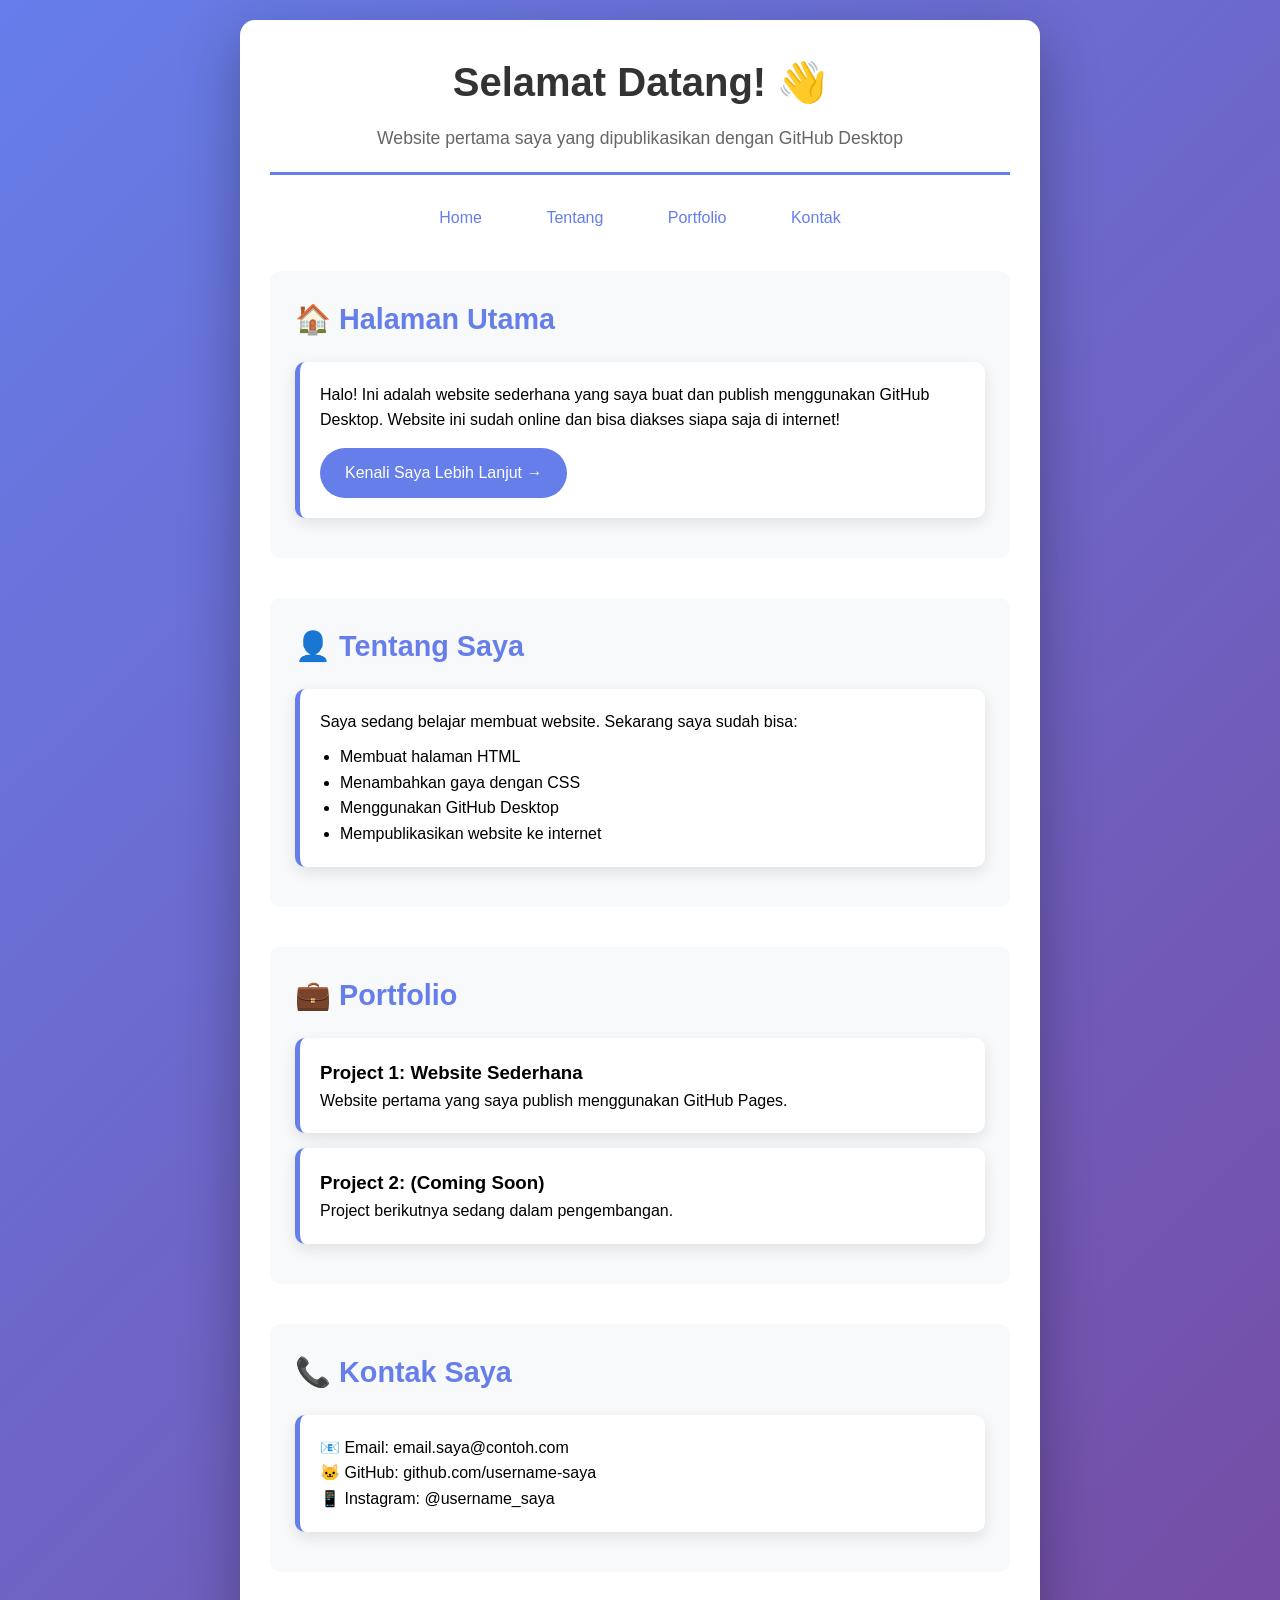
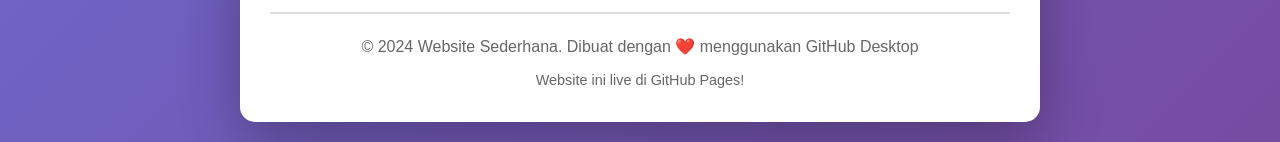
==== index.html @ 19db5e19 "Initial commit - Website portofolio" ====
<!DOCTYPE html>
<html lang="id">
<head>
    <meta charset="UTF-8">
    <meta name="viewport" content="width=device-width, initial-scale=1.0">
    <title>Website Sederhana Saya</title>
    <style>
        * {
            margin: 0;
            padding: 0;
            box-sizing: border-box;
        }
        
        body {
            font-family: 'Segoe UI', Arial, sans-serif;
            line-height: 1.6;
            background: linear-gradient(135deg, #667eea 0%, #764ba2 100%);
            min-height: 100vh;
            padding: 20px;
        }
        
        .container {
            max-width: 800px;
            margin: 0 auto;
            background: white;
            padding: 30px;
            border-radius: 15px;
            box-shadow: 0 20px 60px rgba(0,0,0,0.3);
        }
        
        header {
            text-align: center;
            margin-bottom: 30px;
            padding-bottom: 20px;
            border-bottom: 3px solid #667eea;
        }
        
        h1 {
            color: #333;
            font-size: 2.5em;
            margin-bottom: 10px;
        }
        
        .subtitle {
            color: #666;
            font-size: 1.1em;
        }
        
        nav {
            margin: 20px 0;
            text-align: center;
        }
        
        nav a {
            color: #667eea;
            text-decoration: none;
            margin: 0 15px;
            padding: 8px 15px;
            border-radius: 25px;
            transition: all 0.3s;
            font-weight: 500;
        }
        
        nav a:hover {
            background: #667eea;
            color: white;
        }
        
        section {
            margin: 40px 0;
            padding: 25px;
            background: #f8f9fa;
            border-radius: 10px;
        }
        
        h2 {
            color: #667eea;
            margin-bottom: 20px;
            font-size: 1.8em;
        }
        
        .card {
            background: white;
            padding: 20px;
            border-radius: 10px;
            margin: 15px 0;
            box-shadow: 0 5px 15px rgba(0,0,0,0.1);
            border-left: 5px solid #667eea;
        }
        
        footer {
            text-align: center;
            margin-top: 30px;
            padding-top: 20px;
            border-top: 2px solid #ddd;
            color: #666;
        }
        
        .btn {
            display: inline-block;
            background: #667eea;
            color: white;
            padding: 12px 25px;
            text-decoration: none;
            border-radius: 25px;
            margin-top: 15px;
            transition: background 0.3s;
        }
        
        .btn:hover {
            background: #764ba2;
        }
    </style>
</head>
<body>
    <div class="container">
        <header>
            <h1>Selamat Datang! 👋</h1>
            <p class="subtitle">Website pertama saya yang dipublikasikan dengan GitHub Desktop</p>
        </header>
        
        <nav>
            <a href="#home">Home</a>
            <a href="#tentang">Tentang</a>
            <a href="#portfolio">Portfolio</a>
            <a href="#kontak">Kontak</a>
        </nav>
        
        <section id="home">
            <h2>🏠 Halaman Utama</h2>
            <div class="card">
                <p>Halo! Ini adalah website sederhana yang saya buat dan publish menggunakan GitHub Desktop. Website ini sudah online dan bisa diakses siapa saja di internet!</p>
                <a href="#tentang" class="btn">Kenali Saya Lebih Lanjut →</a>
            </div>
        </section>
        
        <section id="tentang">
            <h2>👤 Tentang Saya</h2>
            <div class="card">
                <p>Saya sedang belajar membuat website. Sekarang saya sudah bisa:</p>
                <ul style="margin-left: 20px; margin-top: 10px;">
                    <li>Membuat halaman HTML</li>
                    <li>Menambahkan gaya dengan CSS</li>
                    <li>Menggunakan GitHub Desktop</li>
                    <li>Mempublikasikan website ke internet</li>
                </ul>
            </div>
        </section>
        
        <section id="portfolio">
            <h2>💼 Portfolio</h2>
            <div class="card">
                <h3>Project 1: Website Sederhana</h3>
                <p>Website pertama yang saya publish menggunakan GitHub Pages.</p>
            </div>
            <div class="card">
                <h3>Project 2: (Coming Soon)</h3>
                <p>Project berikutnya sedang dalam pengembangan.</p>
            </div>
        </section>
        
        <section id="kontak">
            <h2>📞 Kontak Saya</h2>
            <div class="card">
                <p>📧 Email: email.saya@contoh.com</p>
                <p>🐱 GitHub: github.com/username-saya</p>
                <p>📱 Instagram: @username_saya</p>
            </div>
        </section>
        
        <footer>
            <p>© 2024 Website Sederhana. Dibuat dengan ❤️ menggunakan GitHub Desktop</p>
            <p style="margin-top: 10px; font-size: 0.9em;">Website ini live di GitHub Pages!</p>
        </footer>
    </div>
</body>
</html>
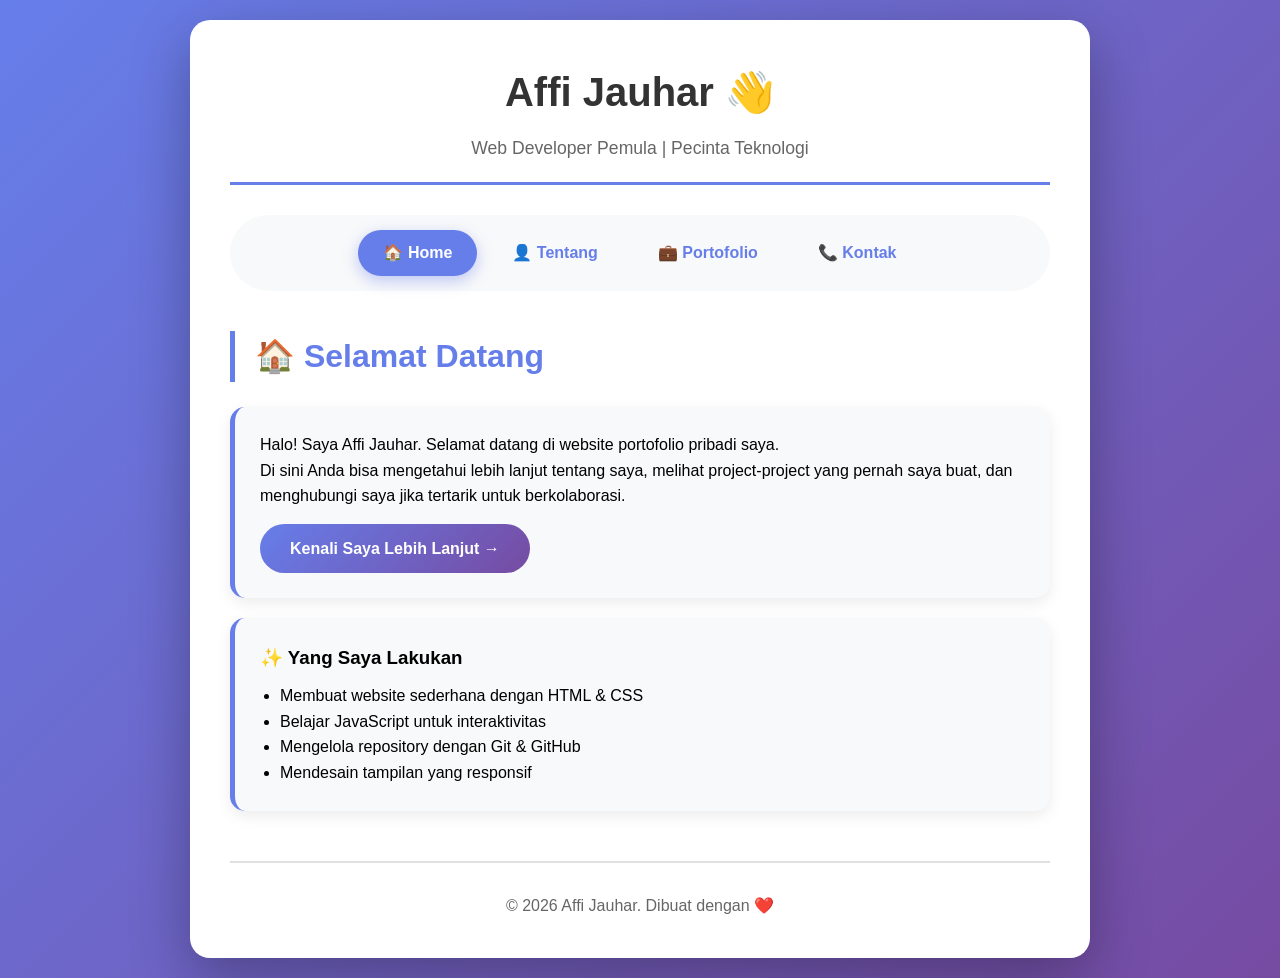
==== commit ceab8140: "New Edited" ====
--- a/index.html
+++ b/index.html
@@ -3,175 +3,54 @@
 <head>
     <meta charset="UTF-8">
     <meta name="viewport" content="width=device-width, initial-scale=1.0">
-    <title>Website Sederhana Saya</title>
-    <style>
-        * {
-            margin: 0;
-            padding: 0;
-            box-sizing: border-box;
-        }
-        
-        body {
-            font-family: 'Segoe UI', Arial, sans-serif;
-            line-height: 1.6;
-            background: linear-gradient(135deg, #667eea 0%, #764ba2 100%);
-            min-height: 100vh;
-            padding: 20px;
-        }
-        
-        .container {
-            max-width: 800px;
-            margin: 0 auto;
-            background: white;
-            padding: 30px;
-            border-radius: 15px;
-            box-shadow: 0 20px 60px rgba(0,0,0,0.3);
-        }
-        
-        header {
-            text-align: center;
-            margin-bottom: 30px;
-            padding-bottom: 20px;
-            border-bottom: 3px solid #667eea;
-        }
-        
-        h1 {
-            color: #333;
-            font-size: 2.5em;
-            margin-bottom: 10px;
-        }
-        
-        .subtitle {
-            color: #666;
-            font-size: 1.1em;
-        }
-        
-        nav {
-            margin: 20px 0;
-            text-align: center;
-        }
-        
-        nav a {
-            color: #667eea;
-            text-decoration: none;
-            margin: 0 15px;
-            padding: 8px 15px;
-            border-radius: 25px;
-            transition: all 0.3s;
-            font-weight: 500;
-        }
-        
-        nav a:hover {
-            background: #667eea;
-            color: white;
-        }
-        
-        section {
-            margin: 40px 0;
-            padding: 25px;
-            background: #f8f9fa;
-            border-radius: 10px;
-        }
-        
-        h2 {
-            color: #667eea;
-            margin-bottom: 20px;
-            font-size: 1.8em;
-        }
-        
-        .card {
-            background: white;
-            padding: 20px;
-            border-radius: 10px;
-            margin: 15px 0;
-            box-shadow: 0 5px 15px rgba(0,0,0,0.1);
-            border-left: 5px solid #667eea;
-        }
-        
-        footer {
-            text-align: center;
-            margin-top: 30px;
-            padding-top: 20px;
-            border-top: 2px solid #ddd;
-            color: #666;
-        }
-        
-        .btn {
-            display: inline-block;
-            background: #667eea;
-            color: white;
-            padding: 12px 25px;
-            text-decoration: none;
-            border-radius: 25px;
-            margin-top: 15px;
-            transition: background 0.3s;
-        }
-        
-        .btn:hover {
-            background: #764ba2;
-        }
-    </style>
+    <title>Home - Affi Jauhar Portofolio</title>
+    <link rel="stylesheet" href="css/style.css">
 </head>
 <body>
     <div class="container">
         <header>
-            <h1>Selamat Datang! 👋</h1>
-            <p class="subtitle">Website pertama saya yang dipublikasikan dengan GitHub Desktop</p>
+            <h1>Affi Jauhar 👋</h1>
+            <p class="subtitle">Web Developer Pemula | Pecinta Teknologi</p>
         </header>
         
-        <nav>
-            <a href="#home">Home</a>
-            <a href="#tentang">Tentang</a>
-            <a href="#portfolio">Portfolio</a>
-            <a href="#kontak">Kontak</a>
-        </nav>
+        <!-- Tempat Navigasi -->
+        <div id="nav-placeholder"></div>
         
-        <section id="home">
-            <h2>🏠 Halaman Utama</h2>
+        <section>
+            <h2>🏠 Selamat Datang</h2>
             <div class="card">
-                <p>Halo! Ini adalah website sederhana yang saya buat dan publish menggunakan GitHub Desktop. Website ini sudah online dan bisa diakses siapa saja di internet!</p>
-                <a href="#tentang" class="btn">Kenali Saya Lebih Lanjut →</a>
+                <p>Halo! Saya Affi Jauhar. Selamat datang di website portofolio pribadi saya.</p>
+                <p>Di sini Anda bisa mengetahui lebih lanjut tentang saya, melihat project-project yang pernah saya buat, dan menghubungi saya jika tertarik untuk berkolaborasi.</p>
+                <a href="tentang.html" class="btn">Kenali Saya Lebih Lanjut →</a>
             </div>
-        </section>
-        
-        <section id="tentang">
-            <h2>👤 Tentang Saya</h2>
+            
             <div class="card">
-                <p>Saya sedang belajar membuat website. Sekarang saya sudah bisa:</p>
+                <h3>✨ Yang Saya Lakukan</h3>
                 <ul style="margin-left: 20px; margin-top: 10px;">
-                    <li>Membuat halaman HTML</li>
-                    <li>Menambahkan gaya dengan CSS</li>
-                    <li>Menggunakan GitHub Desktop</li>
-                    <li>Mempublikasikan website ke internet</li>
+                    <li>Membuat website sederhana dengan HTML & CSS</li>
+                    <li>Belajar JavaScript untuk interaktivitas</li>
+                    <li>Mengelola repository dengan Git & GitHub</li>
+                    <li>Mendesain tampilan yang responsif</li>
                 </ul>
             </div>
         </section>
         
-        <section id="portfolio">
-            <h2>💼 Portfolio</h2>
-            <div class="card">
-                <h3>Project 1: Website Sederhana</h3>
-                <p>Website pertama yang saya publish menggunakan GitHub Pages.</p>
-            </div>
-            <div class="card">
-                <h3>Project 2: (Coming Soon)</h3>
-                <p>Project berikutnya sedang dalam pengembangan.</p>
-            </div>
-        </section>
-        
-        <section id="kontak">
-            <h2>📞 Kontak Saya</h2>
-            <div class="card">
-                <p>📧 Email: email.saya@contoh.com</p>
-                <p>🐱 GitHub: github.com/username-saya</p>
-                <p>📱 Instagram: @username_saya</p>
-            </div>
-        </section>
-        
         <footer>
-            <p>© 2024 Website Sederhana. Dibuat dengan ❤️ menggunakan GitHub Desktop</p>
-            <p style="margin-top: 10px; font-size: 0.9em;">Website ini live di GitHub Pages!</p>
+            <p>© <span id="tahun"></span> Affi Jauhar. Dibuat dengan ❤️</p>
         </footer>
     </div>
+    
+    <script src="js/script.js"></script>
+    <script>
+        // Memuat navigasi
+        fetch('navigation.html')
+            .then(response => response.text())
+            .then(data => {
+                document.getElementById('nav-placeholder').innerHTML = data;
+                
+                // Menandai menu aktif
+                document.querySelector('.nav-home')?.classList.add('active');
+            });
+    </script>
 </body>
 </html>
--- a/css/style.css
+++ b/css/style.css
@@ -0,0 +1,385 @@
+/* css/style.css */
+
+/* Reset & Base Styles */
+* {
+    margin: 0;
+    padding: 0;
+    box-sizing: border-box;
+}
+
+body {
+    font-family: 'Segoe UI', Tahoma, Geneva, Verdana, sans-serif;
+    line-height: 1.6;
+    background: linear-gradient(135deg, #667eea 0%, #764ba2 100%);
+    min-height: 100vh;
+    padding: 20px;
+}
+
+/* Container */
+.container {
+    max-width: 900px;
+    margin: 0 auto;
+    background: white;
+    padding: 40px;
+    border-radius: 20px;
+    box-shadow: 0 20px 60px rgba(0, 0, 0, 0.3);
+}
+
+/* Header */
+header {
+    text-align: center;
+    margin-bottom: 30px;
+    padding-bottom: 20px;
+    border-bottom: 3px solid #667eea;
+}
+
+header h1 {
+    color: #333;
+    font-size: 2.5em;
+    margin-bottom: 10px;
+}
+
+.subtitle {
+    color: #666;
+    font-size: 1.1em;
+}
+
+/* ========== NAVIGASI ========== */
+nav {
+    display: flex;
+    justify-content: center;
+    flex-wrap: wrap;
+    gap: 10px;
+    margin: 30px 0 20px 0;
+    padding: 15px 0;
+    background: #f8f9fa;
+    border-radius: 50px;
+}
+
+nav a {
+    color: #667eea;
+    text-decoration: none;
+    padding: 10px 25px;
+    border-radius: 30px;
+    transition: all 0.3s ease;
+    font-weight: 600;
+    display: inline-block;
+}
+
+nav a:hover {
+    background: #667eea;
+    color: white;
+    transform: translateY(-2px);
+}
+
+/* Menu Aktif */
+nav a.active {
+    background: #667eea;
+    color: white;
+    box-shadow: 0 5px 15px rgba(102, 126, 234, 0.4);
+    pointer-events: none;
+}
+
+/* Section Umum */
+section {
+    margin: 40px 0;
+}
+
+h2 {
+    color: #667eea;
+    margin-bottom: 25px;
+    font-size: 2em;
+    border-left: 5px solid #667eea;
+    padding-left: 20px;
+}
+
+/* Card */
+.card {
+    background: #f8f9fa;
+    padding: 25px;
+    border-radius: 15px;
+    margin: 20px 0;
+    box-shadow: 0 5px 15px rgba(0, 0, 0, 0.08);
+    border-left: 5px solid #667eea;
+    transition: transform 0.3s;
+}
+
+.card:hover {
+    transform: translateX(5px);
+}
+
+/* Tombol */
+.btn {
+    display: inline-block;
+    background: linear-gradient(135deg, #667eea 0%, #764ba2 100%);
+    color: white;
+    padding: 12px 30px;
+    text-decoration: none;
+    border-radius: 30px;
+    margin-top: 15px;
+    transition: all 0.3s;
+    border: none;
+    cursor: pointer;
+    font-weight: 600;
+}
+
+.btn:hover {
+    transform: translateY(-3px);
+    box-shadow: 0 10px 25px rgba(102, 126, 234, 0.4);
+}
+
+.btn-small {
+    padding: 8px 20px;
+    font-size: 0.9em;
+}
+
+/* Form Kontak */
+.form-group {
+    margin-bottom: 20px;
+}
+
+.form-group label {
+    display: block;
+    margin-bottom: 8px;
+    color: #333;
+    font-weight: 600;
+}
+
+.form-group input,
+.form-group textarea {
+    width: 100%;
+    padding: 12px 15px;
+    border: 2px solid #e0e0e0;
+    border-radius: 10px;
+    font-family: inherit;
+    font-size: 16px;
+    transition: border-color 0.3s;
+}
+
+.form-group input:focus,
+.form-group textarea:focus {
+    outline: none;
+    border-color: #667eea;
+}
+
+/* Portfolio Grid */
+.portfolio-grid {
+    display: grid;
+    grid-template-columns: repeat(auto-fit, minmax(280px, 1fr));
+    gap: 25px;
+    margin-top: 30px;
+}
+
+.portfolio-item {
+    background: white;
+    border-radius: 15px;
+    overflow: hidden;
+    box-shadow: 0 10px 30px rgba(0, 0, 0, 0.1);
+    transition: transform 0.3s;
+}
+
+.portfolio-item:hover {
+    transform: translateY(-10px);
+}
+
+.portfolio-image {
+    background: linear-gradient(135deg, #667eea 0%, #764ba2 100%);
+    height: 180px;
+    display: flex;
+    align-items: center;
+    justify-content: center;
+    color: white;
+    font-size: 4em;
+}
+
+.portfolio-info {
+    padding: 20px;
+}
+
+.portfolio-info h3 {
+    color: #333;
+    margin-bottom: 10px;
+    font-size: 1.3em;
+}
+
+.portfolio-info p {
+    color: #666;
+    margin-bottom: 15px;
+}
+
+/* Skill Tags */
+.skill-tags {
+    display: flex;
+    flex-wrap: wrap;
+    gap: 12px;
+    margin: 20px 0;
+}
+
+.skill-tag {
+    background: linear-gradient(135deg, #667eea 0%, #764ba2 100%);
+    color: white;
+    padding: 8px 20px;
+    border-radius: 30px;
+    font-size: 0.95em;
+    font-weight: 500;
+}
+
+/* Timeline */
+.timeline {
+    margin: 30px 0;
+}
+
+.timeline-item {
+    margin-bottom: 25px;
+    padding-left: 25px;
+    border-left: 3px solid #667eea;
+    position: relative;
+}
+
+.timeline-item::before {
+    content: "●";
+    position: absolute;
+    left: -10px;
+    top: 0;
+    color: #667eea;
+    font-size: 1.2em;
+}
+
+.timeline-item h4 {
+    color: #333;
+    margin-bottom: 5px;
+    font-size: 1.2em;
+}
+
+.timeline-date {
+    color: #667eea;
+    font-size: 0.9em;
+    font-weight: 600;
+    margin-bottom: 8px;
+}
+
+/* Footer */
+footer {
+    text-align: center;
+    margin-top: 50px;
+    padding-top: 30px;
+    border-top: 2px solid #e0e0e0;
+    color: #666;
+}
+
+/* Social Links */
+.social-links {
+    display: flex;
+    justify-content: center;
+    gap: 20px;
+    margin: 20px 0;
+}
+
+.social-links a {
+    color: #667eea;
+    text-decoration: none;
+    padding: 10px 20px;
+    background: #f8f9fa;
+    border-radius: 30px;
+    transition: all 0.3s;
+}
+
+.social-links a:hover {
+    background: #667eea;
+    color: white;
+}
+
+/* Responsive */
+@media (max-width: 768px) {
+    .container {
+        padding: 20px;
+    }
+    
+    header h1 {
+        font-size: 1.8em;
+    }
+    
+    nav {
+        flex-direction: column;
+        align-items: center;
+        border-radius: 20px;
+    }
+    
+    nav a {
+        width: 100%;
+        text-align: center;
+    }
+    
+    h2 {
+        font-size: 1.5em;
+    }
+    
+    .portfolio-grid {
+        grid-template-columns: 1fr;
+    }
+}
+
+/* Notifikasi */
+.notification {
+    position: fixed;
+    top: 20px;
+    right: 20px;
+    max-width: 350px;
+    padding: 15px 20px;
+    background: white;
+    border-radius: 10px;
+    box-shadow: 0 5px 20px rgba(0,0,0,0.2);
+    z-index: 9999;
+    animation: slideIn 0.3s ease;
+}
+
+@keyframes slideIn {
+    from {
+        transform: translateX(100%);
+        opacity: 0;
+    }
+    to {
+        transform: translateX(0);
+        opacity: 1;
+    }
+}
+
+.notification-content {
+    display: flex;
+    align-items: center;
+    gap: 10px;
+}
+
+.notification-success { border-left: 4px solid #4CAF50; }
+.notification-error { border-left: 4px solid #f44336; }
+.notification-info { border-left: 4px solid #2196F3; }
+
+/* Back to Top */
+.back-to-top {
+    position: fixed;
+    bottom: 30px;
+    right: 30px;
+    width: 50px;
+    height: 50px;
+    background: #667eea;
+    color: white;
+    border: none;
+    border-radius: 50%;
+    font-size: 24px;
+    cursor: pointer;
+    display: none;
+    align-items: center;
+    justify-content: center;
+    box-shadow: 0 5px 15px rgba(102, 126, 234, 0.4);
+    transition: all 0.3s;
+    z-index: 99;
+}
+
+.back-to-top:hover {
+    background: #764ba2;
+    transform: translateY(-3px);
+}
+
+.back-to-top.show {
+    display: flex;
+}
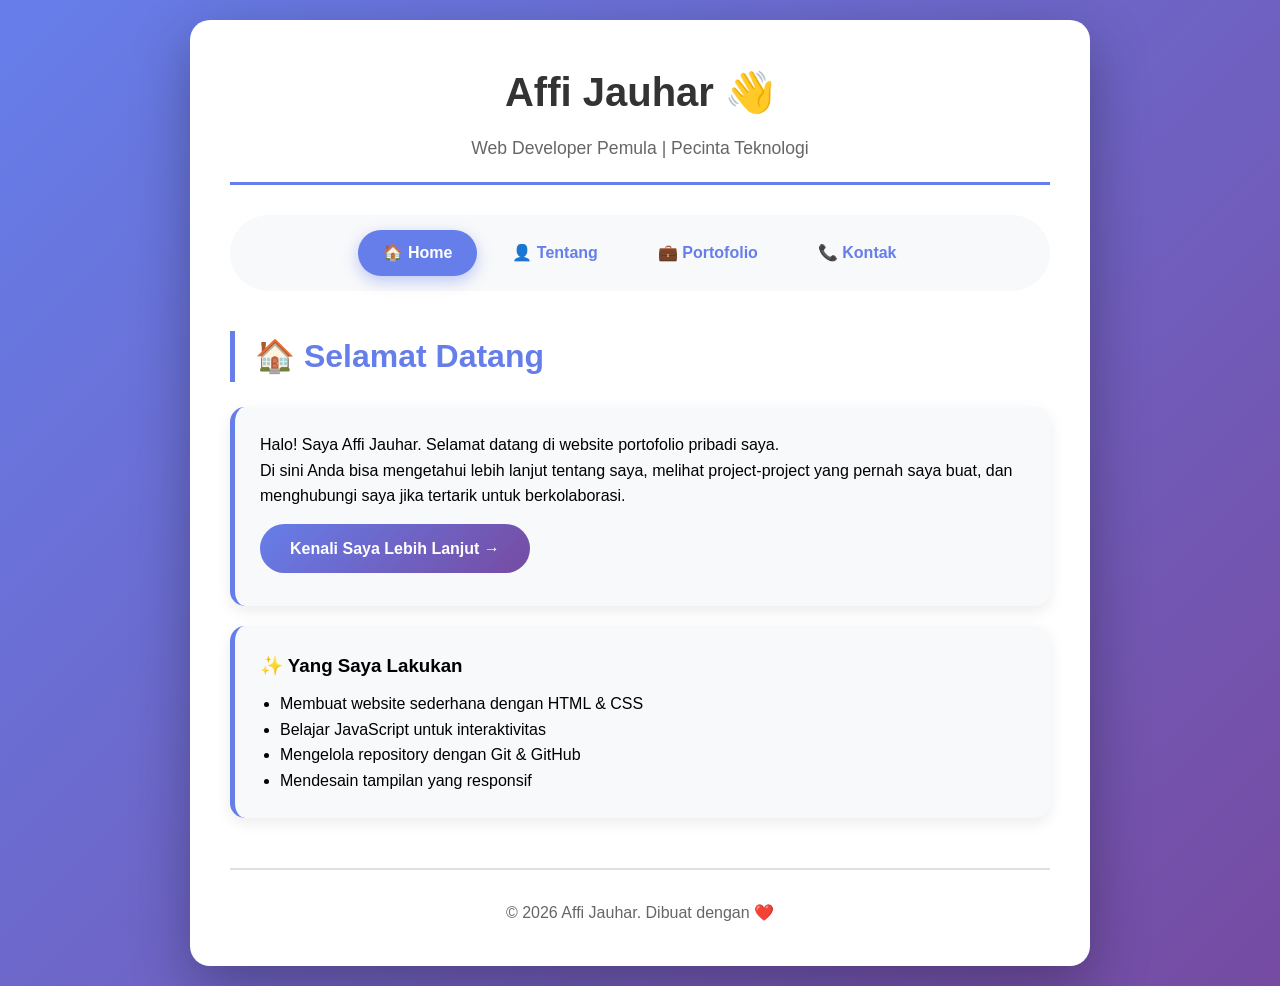
==== commit a75eb0a8: "done" ====
--- a/index.html
+++ b/index.html
@@ -47,8 +47,6 @@
             .then(response => response.text())
             .then(data => {
                 document.getElementById('nav-placeholder').innerHTML = data;
-                
-                // Menandai menu aktif
                 document.querySelector('.nav-home')?.classList.add('active');
             });
     </script>
--- a/css/style.css
+++ b/css/style.css
@@ -13,6 +13,12 @@
     background: linear-gradient(135deg, #667eea 0%, #764ba2 100%);
     min-height: 100vh;
     padding: 20px;
+    opacity: 1;
+    transition: opacity 0.4s ease-in-out;
+}
+
+body.fade-out {
+    opacity: 0;
 }
 
 /* Container */
@@ -23,6 +29,18 @@
     padding: 40px;
     border-radius: 20px;
     box-shadow: 0 20px 60px rgba(0, 0, 0, 0.3);
+    animation: slideUp 0.6s ease-out;
+}
+
+@keyframes slideUp {
+    from {
+        opacity: 0;
+        transform: translateY(30px);
+    }
+    to {
+        opacity: 1;
+        transform: translateY(0);
+    }
 }
 
 /* Header */
@@ -54,6 +72,18 @@
     padding: 15px 0;
     background: #f8f9fa;
     border-radius: 50px;
+    animation: navFadeIn 0.8s ease-out;
+}
+
+@keyframes navFadeIn {
+    from {
+        opacity: 0;
+        transform: translateY(-20px);
+    }
+    to {
+        opacity: 1;
+        transform: translateY(0);
+    }
 }
 
 nav a {
@@ -64,6 +94,24 @@
     transition: all 0.3s ease;
     font-weight: 600;
     display: inline-block;
+    position: relative;
+    overflow: hidden;
+}
+
+nav a::before {
+    content: '';
+    position: absolute;
+    bottom: 0;
+    left: 50%;
+    transform: translateX(-50%);
+    width: 0;
+    height: 3px;
+    background: #667eea;
+    transition: width 0.3s ease;
+}
+
+nav a:hover::before {
+    width: 70%;
 }
 
 nav a:hover {
@@ -80,9 +128,25 @@
     pointer-events: none;
 }
 
+nav a.active::before {
+    display: none;
+}
+
 /* Section Umum */
 section {
     margin: 40px 0;
+    animation: sectionFade 0.8s ease-out;
+}
+
+@keyframes sectionFade {
+    from {
+        opacity: 0;
+        transform: translateX(-20px);
+    }
+    to {
+        opacity: 1;
+        transform: translateX(0);
+    }
 }
 
 h2 {
@@ -101,11 +165,29 @@
     margin: 20px 0;
     box-shadow: 0 5px 15px rgba(0, 0, 0, 0.08);
     border-left: 5px solid #667eea;
-    transition: transform 0.3s;
+    transition: all 0.3s ease;
+    animation: cardPop 0.6s ease-out;
+    animation-fill-mode: both;
+}
+
+.card:nth-child(1) { animation-delay: 0.1s; }
+.card:nth-child(2) { animation-delay: 0.2s; }
+.card:nth-child(3) { animation-delay: 0.3s; }
+
+@keyframes cardPop {
+    from {
+        opacity: 0;
+        transform: scale(0.95);
+    }
+    to {
+        opacity: 1;
+        transform: scale(1);
+    }
 }
 
 .card:hover {
-    transform: translateX(5px);
+    transform: translateX(5px) translateY(-5px);
+    box-shadow: 0 15px 30px rgba(102, 126, 234, 0.2);
 }
 
 /* Tombol */
@@ -121,11 +203,27 @@
     border: none;
     cursor: pointer;
     font-weight: 600;
+    position: relative;
+    overflow: hidden;
+}
+
+.btn::after {
+    content: '→';
+    position: absolute;
+    right: -20px;
+    top: 50%;
+    transform: translateY(-50%);
+    transition: right 0.3s ease;
+}
+
+.btn:hover::after {
+    right: 20px;
 }
 
 .btn:hover {
     transform: translateY(-3px);
     box-shadow: 0 10px 25px rgba(102, 126, 234, 0.4);
+    padding-right: 45px;
 }
 
 .btn-small {
@@ -136,6 +234,24 @@
 /* Form Kontak */
 .form-group {
     margin-bottom: 20px;
+    animation: formSlide 0.5s ease-out;
+    animation-fill-mode: both;
+}
+
+.form-group:nth-child(1) { animation-delay: 0.1s; }
+.form-group:nth-child(2) { animation-delay: 0.2s; }
+.form-group:nth-child(3) { animation-delay: 0.3s; }
+.form-group:nth-child(4) { animation-delay: 0.4s; }
+
+@keyframes formSlide {
+    from {
+        opacity: 0;
+        transform: translateX(-20px);
+    }
+    to {
+        opacity: 1;
+        transform: translateX(0);
+    }
 }
 
 .form-group label {
@@ -153,13 +269,15 @@
     border-radius: 10px;
     font-family: inherit;
     font-size: 16px;
-    transition: border-color 0.3s;
+    transition: all 0.3s;
 }
 
 .form-group input:focus,
 .form-group textarea:focus {
     outline: none;
     border-color: #667eea;
+    box-shadow: 0 0 0 3px rgba(102, 126, 234, 0.2);
+    transform: scale(1.02);
 }
 
 /* Portfolio Grid */
@@ -175,11 +293,30 @@
     border-radius: 15px;
     overflow: hidden;
     box-shadow: 0 10px 30px rgba(0, 0, 0, 0.1);
-    transition: transform 0.3s;
+    transition: all 0.4s ease;
+    animation: gridItem 0.6s ease-out;
+    animation-fill-mode: both;
+}
+
+.portfolio-item:nth-child(1) { animation-delay: 0.1s; }
+.portfolio-item:nth-child(2) { animation-delay: 0.2s; }
+.portfolio-item:nth-child(3) { animation-delay: 0.3s; }
+.portfolio-item:nth-child(4) { animation-delay: 0.4s; }
+
+@keyframes gridItem {
+    from {
+        opacity: 0;
+        transform: translateY(30px);
+    }
+    to {
+        opacity: 1;
+        transform: translateY(0);
+    }
 }
 
 .portfolio-item:hover {
-    transform: translateY(-10px);
+    transform: translateY(-15px) scale(1.02);
+    box-shadow: 0 20px 40px rgba(102, 126, 234, 0.3);
 }
 
 .portfolio-image {
@@ -190,21 +327,15 @@
     justify-content: center;
     color: white;
     font-size: 4em;
+    transition: transform 0.5s;
+}
+
+.portfolio-item:hover .portfolio-image {
+    transform: scale(1.1);
 }
 
 .portfolio-info {
     padding: 20px;
-}
-
-.portfolio-info h3 {
-    color: #333;
-    margin-bottom: 10px;
-    font-size: 1.3em;
-}
-
-.portfolio-info p {
-    color: #666;
-    margin-bottom: 15px;
 }
 
 /* Skill Tags */
@@ -222,6 +353,32 @@
     border-radius: 30px;
     font-size: 0.95em;
     font-weight: 500;
+    animation: tagPop 0.5s ease-out;
+    animation-fill-mode: both;
+    transition: all 0.3s;
+}
+
+.skill-tag:nth-child(1) { animation-delay: 0.1s; }
+.skill-tag:nth-child(2) { animation-delay: 0.15s; }
+.skill-tag:nth-child(3) { animation-delay: 0.2s; }
+.skill-tag:nth-child(4) { animation-delay: 0.25s; }
+.skill-tag:nth-child(5) { animation-delay: 0.3s; }
+.skill-tag:nth-child(6) { animation-delay: 0.35s; }
+
+@keyframes tagPop {
+    from {
+        opacity: 0;
+        transform: scale(0.5);
+    }
+    to {
+        opacity: 1;
+        transform: scale(1);
+    }
+}
+
+.skill-tag:hover {
+    transform: scale(1.1) rotate(2deg);
+    box-shadow: 0 5px 15px rgba(102, 126, 234, 0.4);
 }
 
 /* Timeline */
@@ -234,6 +391,24 @@
     padding-left: 25px;
     border-left: 3px solid #667eea;
     position: relative;
+    animation: timelineSlide 0.6s ease-out;
+    animation-fill-mode: both;
+}
+
+.timeline-item:nth-child(1) { animation-delay: 0.1s; }
+.timeline-item:nth-child(2) { animation-delay: 0.2s; }
+.timeline-item:nth-child(3) { animation-delay: 0.3s; }
+.timeline-item:nth-child(4) { animation-delay: 0.4s; }
+
+@keyframes timelineSlide {
+    from {
+        opacity: 0;
+        transform: translateX(-20px);
+    }
+    to {
+        opacity: 1;
+        transform: translateX(0);
+    }
 }
 
 .timeline-item::before {
@@ -243,19 +418,18 @@
     top: 0;
     color: #667eea;
     font-size: 1.2em;
-}
-
-.timeline-item h4 {
-    color: #333;
-    margin-bottom: 5px;
-    font-size: 1.2em;
-}
-
-.timeline-date {
-    color: #667eea;
-    font-size: 0.9em;
-    font-weight: 600;
-    margin-bottom: 8px;
+    animation: pulse 2s infinite;
+}
+
+@keyframes pulse {
+    0%, 100% {
+        transform: scale(1);
+        opacity: 1;
+    }
+    50% {
+        transform: scale(1.2);
+        opacity: 0.7;
+    }
 }
 
 /* Footer */
@@ -265,6 +439,18 @@
     padding-top: 30px;
     border-top: 2px solid #e0e0e0;
     color: #666;
+    animation: footerFade 1s ease-out;
+}
+
+@keyframes footerFade {
+    from {
+        opacity: 0;
+        transform: translateY(20px);
+    }
+    to {
+        opacity: 1;
+        transform: translateY(0);
+    }
 }
 
 /* Social Links */
@@ -273,50 +459,62 @@
     justify-content: center;
     gap: 20px;
     margin: 20px 0;
+    flex-wrap: wrap;
 }
 
 .social-links a {
     color: #667eea;
     text-decoration: none;
-    padding: 10px 20px;
+    padding: 10px 25px;
     background: #f8f9fa;
     border-radius: 30px;
     transition: all 0.3s;
+    animation: socialPop 0.6s ease-out;
+    animation-fill-mode: both;
+}
+
+.social-links a:nth-child(1) { animation-delay: 0.1s; }
+.social-links a:nth-child(2) { animation-delay: 0.2s; }
+.social-links a:nth-child(3) { animation-delay: 0.3s; }
+.social-links a:nth-child(4) { animation-delay: 0.4s; }
+
+@keyframes socialPop {
+    from {
+        opacity: 0;
+        transform: translateY(20px);
+    }
+    to {
+        opacity: 1;
+        transform: translateY(0);
+    }
 }
 
 .social-links a:hover {
     background: #667eea;
     color: white;
-}
-
-/* Responsive */
-@media (max-width: 768px) {
-    .container {
-        padding: 20px;
-    }
-    
-    header h1 {
-        font-size: 1.8em;
-    }
-    
-    nav {
-        flex-direction: column;
-        align-items: center;
-        border-radius: 20px;
-    }
-    
-    nav a {
-        width: 100%;
-        text-align: center;
-    }
-    
-    h2 {
-        font-size: 1.5em;
-    }
-    
-    .portfolio-grid {
-        grid-template-columns: 1fr;
-    }
+    transform: translateY(-5px) scale(1.1);
+    box-shadow: 0 10px 20px rgba(102, 126, 234, 0.3);
+}
+
+/* Loading Spinner */
+body.fade-out::after {
+    content: '';
+    position: fixed;
+    top: 50%;
+    left: 50%;
+    transform: translate(-50%, -50%);
+    width: 60px;
+    height: 60px;
+    border: 6px solid #f3f3f3;
+    border-top: 6px solid #667eea;
+    border-radius: 50%;
+    animation: spin 1s linear infinite;
+    z-index: 9999;
+}
+
+@keyframes spin {
+    0% { transform: translate(-50%, -50%) rotate(0deg); }
+    100% { transform: translate(-50%, -50%) rotate(360deg); }
 }
 
 /* Notifikasi */
@@ -330,7 +528,7 @@
     border-radius: 10px;
     box-shadow: 0 5px 20px rgba(0,0,0,0.2);
     z-index: 9999;
-    animation: slideIn 0.3s ease;
+    animation: slideIn 0.3s ease, float 3s ease-in-out infinite;
 }
 
 @keyframes slideIn {
@@ -344,15 +542,14 @@
     }
 }
 
-.notification-content {
-    display: flex;
-    align-items: center;
-    gap: 10px;
-}
-
-.notification-success { border-left: 4px solid #4CAF50; }
-.notification-error { border-left: 4px solid #f44336; }
-.notification-info { border-left: 4px solid #2196F3; }
+@keyframes float {
+    0%, 100% {
+        transform: translateY(0);
+    }
+    50% {
+        transform: translateY(-5px);
+    }
+}
 
 /* Back to Top */
 .back-to-top {
@@ -373,13 +570,63 @@
     box-shadow: 0 5px 15px rgba(102, 126, 234, 0.4);
     transition: all 0.3s;
     z-index: 99;
+    animation: bounce 2s infinite;
+}
+
+@keyframes bounce {
+    0%, 100% {
+        transform: translateY(0);
+    }
+    50% {
+        transform: translateY(-5px);
+    }
 }
 
 .back-to-top:hover {
     background: #764ba2;
-    transform: translateY(-3px);
+    transform: scale(1.1) rotate(360deg);
 }
 
 .back-to-top.show {
     display: flex;
+}
+
+/* Responsive */
+@media (max-width: 768px) {
+    .container {
+        padding: 20px;
+    }
+    
+    header h1 {
+        font-size: 1.8em;
+    }
+    
+    nav {
+        flex-direction: column;
+        align-items: center;
+        border-radius: 20px;
+    }
+    
+    nav a {
+        width: 100%;
+        text-align: center;
+    }
+    
+    h2 {
+        font-size: 1.5em;
+    }
+    
+    .portfolio-grid {
+        grid-template-columns: 1fr;
+    }
+    
+    .social-links {
+        flex-direction: column;
+        align-items: center;
+    }
+    
+    .social-links a {
+        width: 100%;
+        text-align: center;
+    }
 }
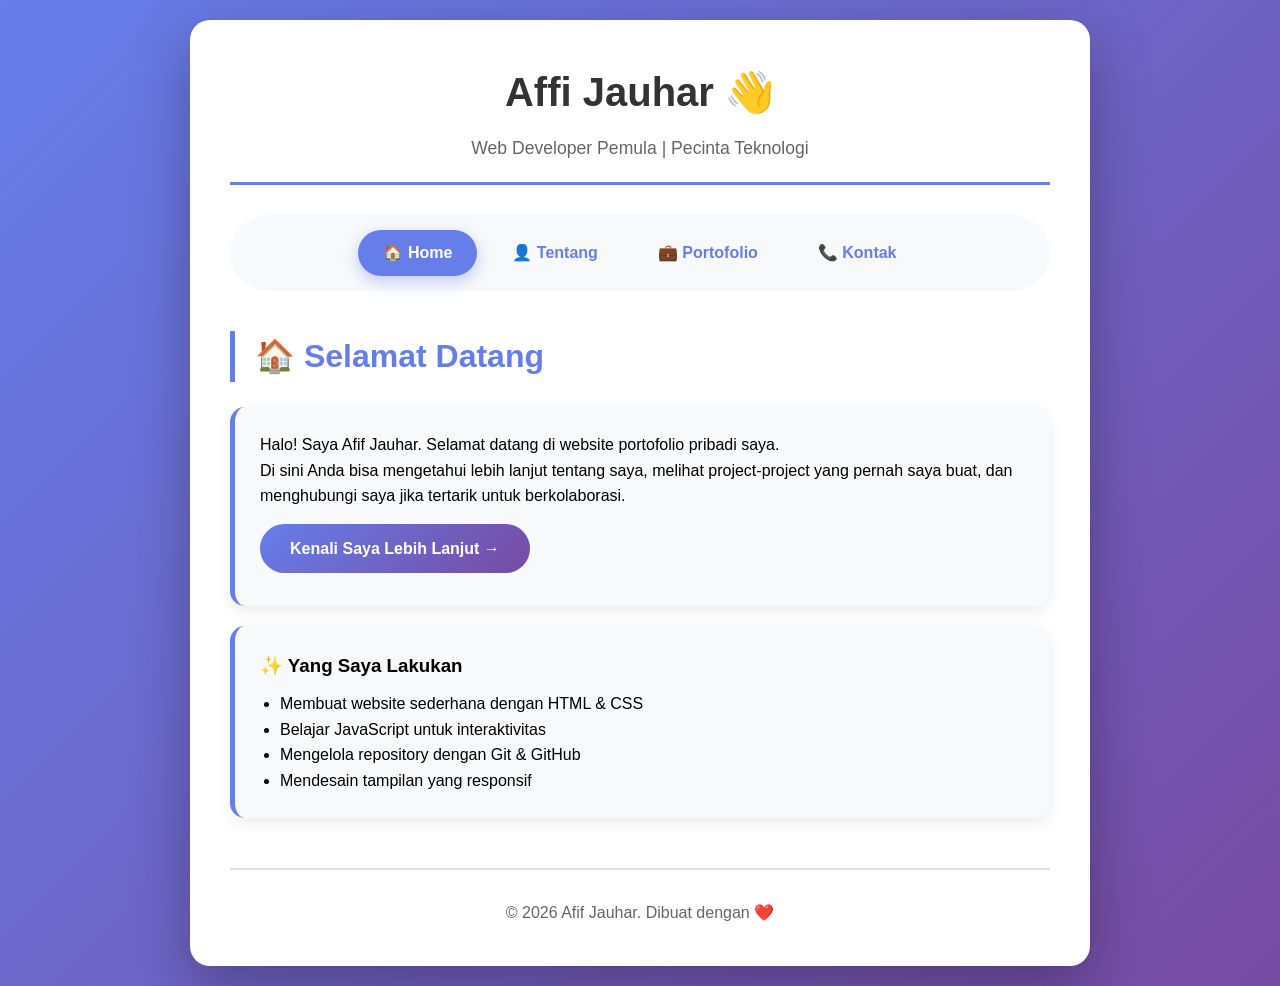
==== commit 47fd22bc: "Ganti Nama" ====
--- a/index.html
+++ b/index.html
@@ -3,7 +3,7 @@
 <head>
     <meta charset="UTF-8">
     <meta name="viewport" content="width=device-width, initial-scale=1.0">
-    <title>Home - Affi Jauhar Portofolio</title>
+    <title>Home - Afif Jauhar Portofolio</title>
     <link rel="stylesheet" href="css/style.css">
 </head>
 <body>
@@ -19,7 +19,7 @@
         <section>
             <h2>🏠 Selamat Datang</h2>
             <div class="card">
-                <p>Halo! Saya Affi Jauhar. Selamat datang di website portofolio pribadi saya.</p>
+                <p>Halo! Saya Afif Jauhar. Selamat datang di website portofolio pribadi saya.</p>
                 <p>Di sini Anda bisa mengetahui lebih lanjut tentang saya, melihat project-project yang pernah saya buat, dan menghubungi saya jika tertarik untuk berkolaborasi.</p>
                 <a href="tentang.html" class="btn">Kenali Saya Lebih Lanjut →</a>
             </div>
@@ -36,7 +36,7 @@
         </section>
         
         <footer>
-            <p>© <span id="tahun"></span> Affi Jauhar. Dibuat dengan ❤️</p>
+            <p>© <span id="tahun"></span> Afif Jauhar. Dibuat dengan ❤️</p>
         </footer>
     </div>
     
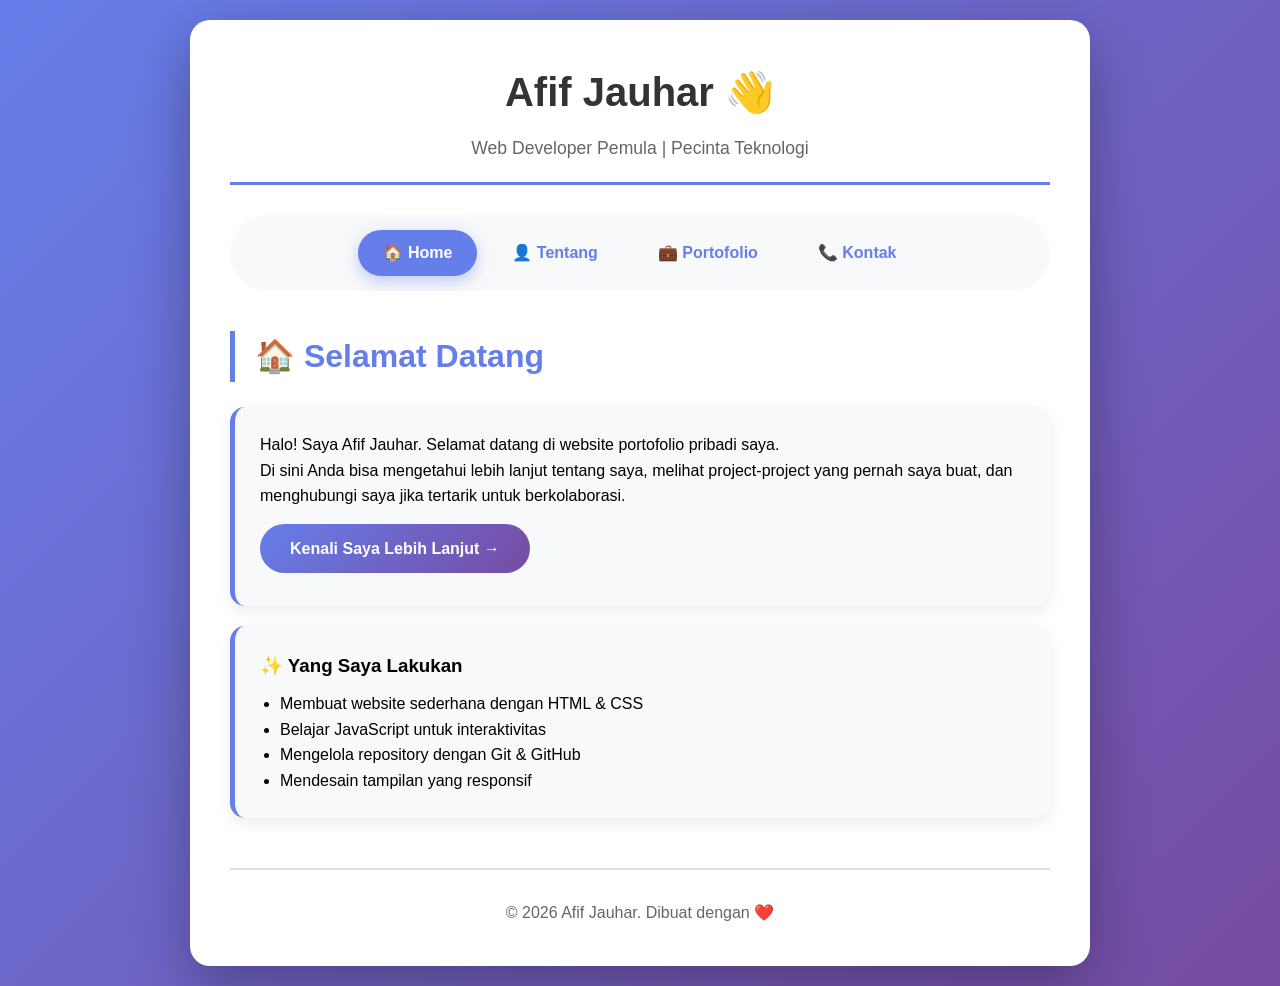
==== commit fb3c241e: "Ganti Nama 2" ====
--- a/index.html
+++ b/index.html
@@ -9,7 +9,7 @@
 <body>
     <div class="container">
         <header>
-            <h1>Affi Jauhar 👋</h1>
+            <h1>Afif Jauhar 👋</h1>
             <p class="subtitle">Web Developer Pemula | Pecinta Teknologi</p>
         </header>
         
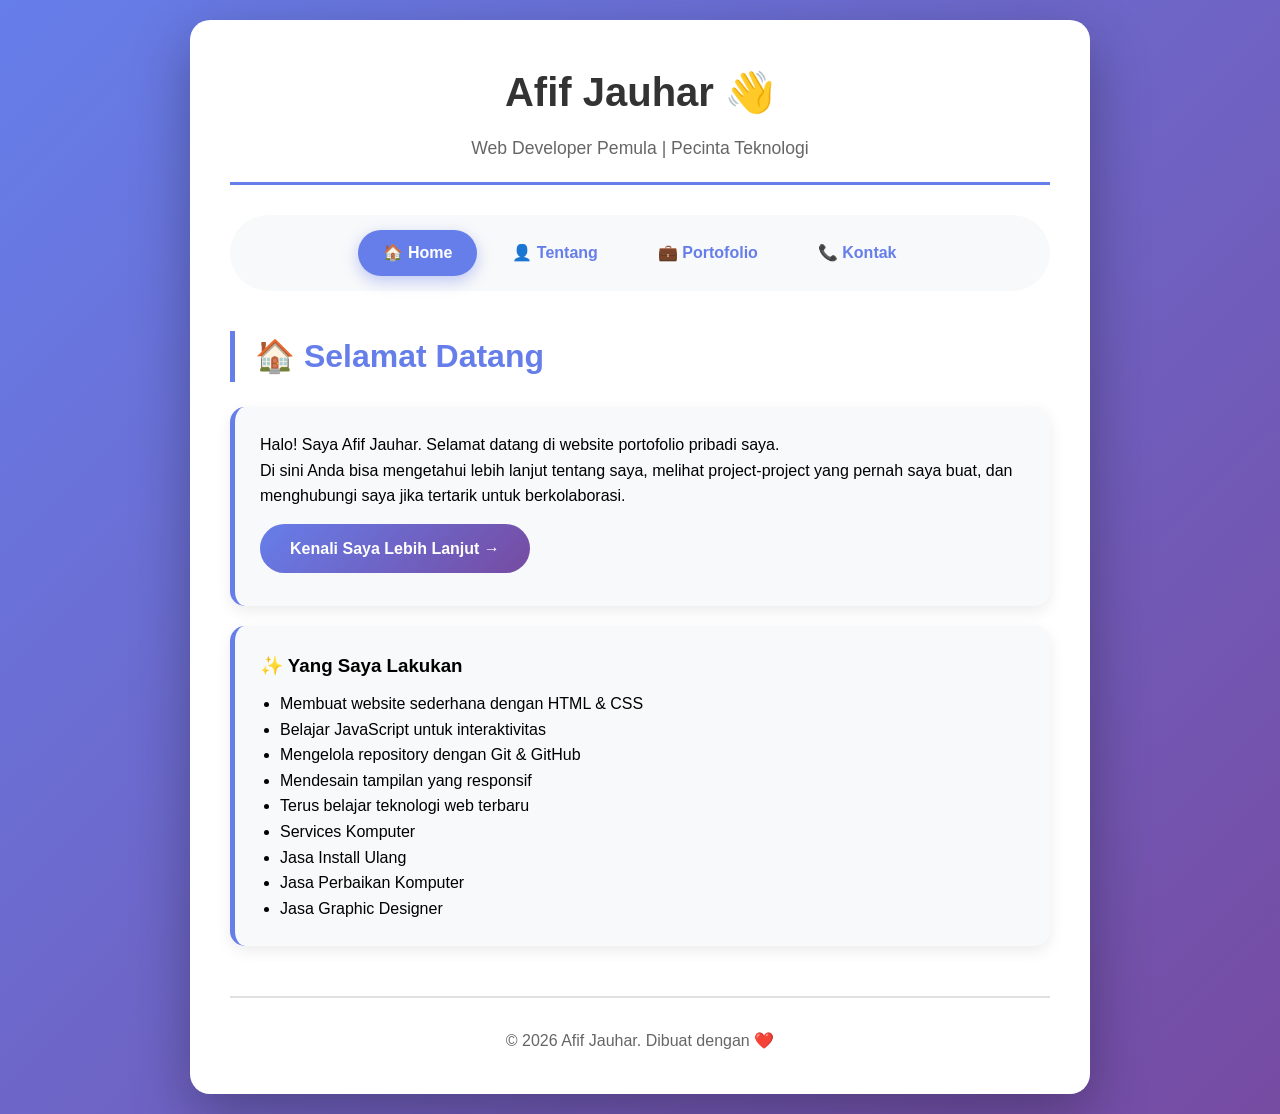
==== commit 625023b3: "Update index.html" ====
--- a/index.html
+++ b/index.html
@@ -31,6 +31,11 @@
                     <li>Belajar JavaScript untuk interaktivitas</li>
                     <li>Mengelola repository dengan Git & GitHub</li>
                     <li>Mendesain tampilan yang responsif</li>
+                    <li>Terus belajar teknologi web terbaru</li>
+                    <li>Services Komputer</li>
+                    <li>Jasa Install Ulang</li>
+                    <li>Jasa Perbaikan Komputer</li>
+                    <li>Jasa Graphic Designer</li>
                 </ul>
             </div>
         </section>
